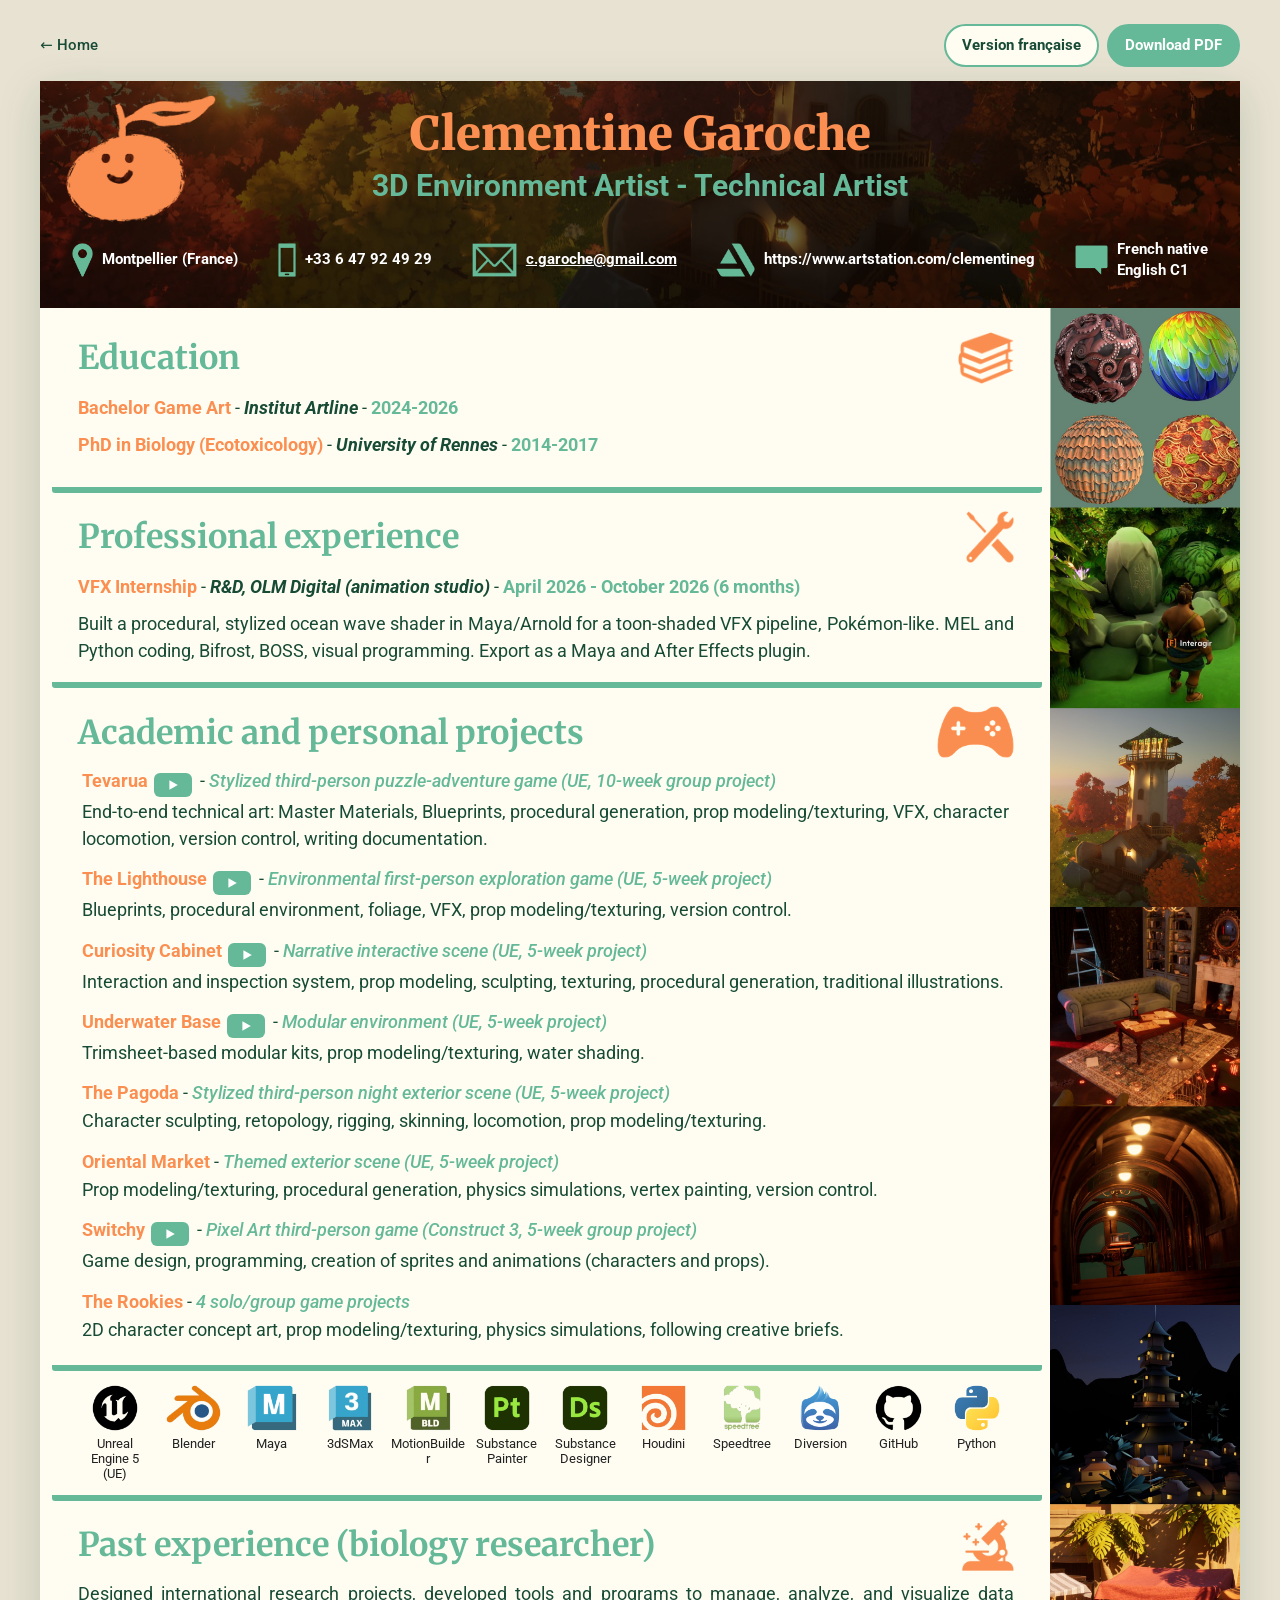
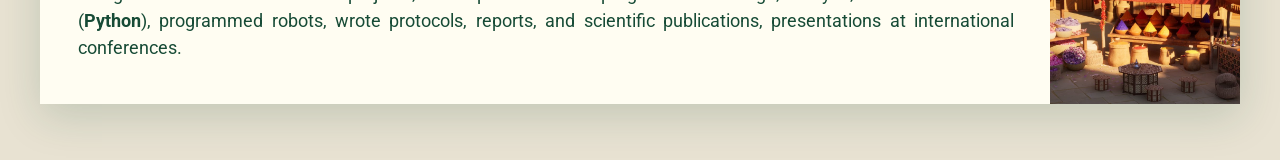
==== en.html @ bf655f98 "update" ====
<!DOCTYPE html>
<html lang="en">
<head>
  <meta charset="UTF-8">
  <meta name="viewport" content="width=device-width, initial-scale=1">
  <title>Clementine Garoche - Resume</title>
  <meta name="description" content="Resume of Clementine Garoche, 3D Environment Artist - Technical Artist, Montpellier (France).">
  <link rel="icon" href="assets/mascot.png">
  <link rel="preconnect" href="https://fonts.googleapis.com">
  <link rel="preconnect" href="https://fonts.gstatic.com" crossorigin>
  <link href="https://fonts.googleapis.com/css2?family=Merriweather:wght@700;900&family=Roboto:ital,wght@0,400;0,500;0,700;1,500;1,700&display=swap" rel="stylesheet">
  <link rel="stylesheet" href="style.css">
</head>
<body>

  <nav class="topbar">
    <a class="home" href="index.html">← Home</a>
    <div class="actions">
      <a class="btn" href="fr.html" hreflang="fr">Version française</a>
      <a class="btn primary" href="CV_Garoche_Clementine_en.pdf" download>Download PDF</a>
    </div>
  </nav>

  <div class="page">
  <header class="cv-header">
      <img class="mascot" src="assets/mascot.png" alt="" width="150" height="128">
      <div class="titles">
        <h1>Clementine Garoche</h1>
        <p class="role">3D Environment Artist - Technical Artist</p>
      </div>
      <ul class="contact">
        <li><img src="assets/ic_pin.png" alt="">Montpellier (France)</li>
        <li><img src="assets/ic_phone.png" alt=""><a href="tel:+33647924929">+33 6 47 92 49 29</a></li>
        <li class="mail"><img src="assets/ic_mail.png" alt=""><a href="mailto:c.garoche@gmail.com">c.garoche@gmail.com</a></li>
        <li><a href="https://www.artstation.com/clementineg" target="_blank" rel="noopener"><img src="assets/ic_artstation.png" alt="ArtStation"></a><a href="https://www.artstation.com/clementineg" target="_blank" rel="noopener">https://www.artstation.com/clementineg</a></li>
        <li class="langs"><img src="assets/ic_lang.png" alt=""><span>French native<br>English C1</span></li>
      </ul>
    </header>

    <div class="cv-body">
      <main class="cv-main">
        <section class="block">
          <div class="block-head"><h2>Education</h2><img src="assets/sec_formation.png" alt=""></div>
        <p class="line"><span class="o">Bachelor Game Art</span> <span class="sep">-</span> <span class="d">Institut Artline</span> <span class="sep">-</span> <span class="t">2024-2026</span></p>
        <p class="line"><span class="o">PhD in Biology (Ecotoxicology)</span> <span class="sep">-</span> <span class="d">University of Rennes</span> <span class="sep">-</span> <span class="t">2014-2017</span></p>
        </section>

        <section class="block">
          <div class="block-head"><h2>Professional experience</h2><img src="assets/sec_experience.png" alt=""></div>
          <p class="line"><span class="o">VFX Internship</span> <span class="sep">-</span> <span class="d">R&amp;D, OLM Digital (animation studio)</span> <span class="sep">-</span> <span class="t">April 2026 - October 2026 (6 months)</span></p>
          <p class="text">Built a procedural, stylized ocean wave shader in Maya/Arnold for a toon-shaded VFX pipeline, Pokémon-like. MEL and Python coding, Bifrost, BOSS, visual programming. Export as a Maya and After Effects plugin.</p>
        </section>

        <section class="block">
          <div class="block-head"><h2>Academic and personal projects</h2><img src="assets/sec_projets.png" alt=""></div>
        <article class="project">
          <p class="head"><span class="o">Tevarua</span><a class="yt" href="https://youtu.be/8zTURTOZx3E?si=M441N0bFcL-KpsnF" target="_blank" rel="noopener" title="Watch the video : Tevarua" aria-label="Watch the video : Tevarua"><svg viewBox="0 0 10 10" aria-hidden="true"><path d="M2 1 L9 5 L2 9 Z"/></svg></a> <span class="sep">-</span> <span class="sub">Stylized third-person puzzle-adventure game (UE, 10-week group project)</span></p>
          <p>End-to-end technical art: Master Materials, Blueprints, procedural generation, prop modeling/texturing, VFX, character locomotion, version control, writing documentation.</p>
        </article>
        <article class="project">
          <p class="head"><span class="o">The Lighthouse</span><a class="yt" href="https://youtu.be/GFaOy1jlOPs" target="_blank" rel="noopener" title="Watch the video : The Lighthouse" aria-label="Watch the video : The Lighthouse"><svg viewBox="0 0 10 10" aria-hidden="true"><path d="M2 1 L9 5 L2 9 Z"/></svg></a> <span class="sep">-</span> <span class="sub">Environmental first-person exploration game (UE, 5-week project)</span></p>
          <p>Blueprints, procedural environment, foliage, VFX, prop modeling/texturing, version control.</p>
        </article>
        <article class="project">
          <p class="head"><span class="o">Curiosity Cabinet</span><a class="yt" href="https://youtu.be/Iv_bi0YykhI" target="_blank" rel="noopener" title="Watch the video : Curiosity Cabinet" aria-label="Watch the video : Curiosity Cabinet"><svg viewBox="0 0 10 10" aria-hidden="true"><path d="M2 1 L9 5 L2 9 Z"/></svg></a> <span class="sep">-</span> <span class="sub">Narrative interactive scene (UE, 5-week project)</span></p>
          <p>Interaction and inspection system, prop modeling, sculpting, texturing, procedural generation, traditional illustrations.</p>
        </article>
        <article class="project">
          <p class="head"><span class="o">Underwater Base</span><a class="yt" href="https://youtu.be/14rJKQ5JeNk" target="_blank" rel="noopener" title="Watch the video : Underwater Base" aria-label="Watch the video : Underwater Base"><svg viewBox="0 0 10 10" aria-hidden="true"><path d="M2 1 L9 5 L2 9 Z"/></svg></a> <span class="sep">-</span> <span class="sub">Modular environment (UE, 5-week project)</span></p>
          <p>Trimsheet-based modular kits, prop modeling/texturing, water shading.</p>
        </article>
        <article class="project">
          <p class="head"><span class="o">The Pagoda</span> <span class="sep">-</span> <span class="sub">Stylized third-person night exterior scene (UE, 5-week project)</span></p>
          <p>Character sculpting, retopology, rigging, skinning, locomotion, prop modeling/texturing.</p>
        </article>
        <article class="project">
          <p class="head"><span class="o">Oriental Market</span> <span class="sep">-</span> <span class="sub">Themed exterior scene (UE, 5-week project)</span></p>
          <p>Prop modeling/texturing, procedural generation, physics simulations, vertex painting, version control.</p>
        </article>
        <article class="project">
          <p class="head"><span class="o">Switchy</span><a class="yt" href="https://youtu.be/M51vszf4RGs" target="_blank" rel="noopener" title="Watch the video : Switchy" aria-label="Watch the video : Switchy"><svg viewBox="0 0 10 10" aria-hidden="true"><path d="M2 1 L9 5 L2 9 Z"/></svg></a> <span class="sep">-</span> <span class="sub">Pixel Art third-person game (Construct 3, 5-week group project)</span></p>
          <p>Game design, programming, creation of sprites and animations (characters and props).</p>
        </article>
        <article class="project">
          <p class="head"><span class="o">The Rookies</span> <span class="sep">-</span> <span class="sub">4 solo/group game projects</span></p>
          <p>2D character concept art, prop modeling/texturing, physics simulations, following creative briefs.</p>
        </article>
        </section>

        <section class="block tools">
          <ul class="software">
          <li><img src="assets/soft_unreal.png" alt="">Unreal<br>Engine 5 (UE)</li>
          <li><img src="assets/soft_blender.png" alt="">Blender</li>
          <li><img src="assets/soft_maya.png" alt="">Maya</li>
          <li><img src="assets/soft_3dsmax.png" alt="">3dSMax</li>
          <li><img src="assets/soft_motionbuilder.png" alt="">MotionBuilder</li>
          <li><img src="assets/soft_painter.png" alt="">Substance<br>Painter</li>
          <li><img src="assets/soft_designer.png" alt="">Substance<br>Designer</li>
          <li><img src="assets/soft_houdini.png" alt="">Houdini</li>
          <li><img src="assets/soft_speedtree.png" alt="">Speedtree</li>
          <li><img src="assets/soft_diversion.png" alt="">Diversion</li>
          <li><img src="assets/soft_github.png" alt="">GitHub</li>
          <li><img src="assets/soft_python.png" alt="">Python</li>
          </ul>
        </section>

        <section class="block">
          <div class="block-head"><h2>Past experience (biology researcher)</h2><img src="assets/sec_biologie.png" alt=""></div>
          <p class="text">Designed international research projects, developed tools and programs to manage, analyze, and visualize data (<strong>Python</strong>), programmed robots, wrote protocols, reports, and scientific publications, presentations at international conferences.</p>
        </section>
      </main>

      <aside class="side">
        <div class="strip">
          <img src="assets/side_materials.jpg" alt="Materials" loading="lazy">
          <img src="assets/side_tevarua.jpg" alt="Tevarua" loading="lazy">
          <img src="assets/side_lighthouse.jpg" alt="The Lighthouse" loading="lazy">
          <img src="assets/side_curiosity.jpg" alt="Curiosity Cabinet" loading="lazy">
          <img src="assets/side_underwater.jpg" alt="Underwater Base" loading="lazy">
          <img src="assets/side_pagoda.jpg" alt="The Pagoda" loading="lazy">
          <img src="assets/side_market.jpg" alt="Oriental Market" loading="lazy">
        </div>
      </aside>
    </div>
  </div>

</body>
</html>
---- style.css ----
/* CV Clementine Garoche - style commun (reprend la charte du PDF) */
:root {
  --orange: #fa8f51;
  --teal: #65b998;
  --green: #174b36;
  --cream: #fffdf2;
  --outer: #e8e2d2;
  --line: 6px;
}

* { box-sizing: border-box; margin: 0; padding: 0; }

html { -webkit-print-color-adjust: exact; print-color-adjust: exact; }

body {
  font-family: "Roboto", system-ui, -apple-system, "Segoe UI", sans-serif;
  background: var(--outer);
  color: var(--green);
  line-height: 1.5;
  font-size: 17px;
  padding: 24px 16px 56px;
}

a { color: inherit; }

/* ---------- Barre du haut ---------- */
.topbar {
  max-width: 1200px;
  margin: 0 auto 14px;
  display: flex;
  justify-content: space-between;
  align-items: center;
  gap: 10px;
  flex-wrap: wrap;
  font-size: 15px;
  font-weight: 500;
}
.topbar .home { color: var(--green); text-decoration: none; }
.topbar .home:hover { color: var(--orange); }
.topbar .actions { display: flex; gap: 8px; flex-wrap: wrap; }
.btn {
  display: inline-block;
  padding: 8px 16px;
  border-radius: 999px;
  border: 2px solid var(--teal);
  background: var(--cream);
  color: var(--green);
  text-decoration: none;
  font-weight: 700;
}
.btn:hover { border-color: var(--orange); }
.btn.primary { background: var(--teal); color: #fff; }
.btn.primary:hover { background: var(--orange); border-color: var(--orange); }

/* ---------- Page ---------- */
.page {
  max-width: 1200px;
  margin: 0 auto;
  background: var(--cream);
  box-shadow: 0 12px 40px rgba(23, 75, 54, .18);
  overflow: hidden;
}

/* ---------- En-tete ---------- */
.cv-header {
  position: relative;
  background:
    linear-gradient(rgba(0, 0, 0, .6), rgba(0, 0, 0, .6)),
    url("assets/header_bg.jpg") center / cover no-repeat;
  color: #fff;
  padding: 26px 32px 28px;
}
.cv-header .mascot {
  position: absolute;
  left: 26px;
  top: 14px;
  width: 150px;
  height: auto;
}
.cv-header .titles { text-align: center; padding: 0 150px; }
.cv-header h1 {
  font-family: "Merriweather", Georgia, serif;
  font-weight: 900;
  color: var(--orange);
  font-size: 2.9rem;
  line-height: 1.15;
}
.cv-header .role {
  color: var(--teal);
  font-weight: 700;
  font-size: 1.9rem;
  line-height: 1.3;
  margin-top: 6px;
}
.contact {
  list-style: none;
  display: flex;
  flex-wrap: wrap;
  align-items: center;
  gap: 12px 22px;
  margin-top: 34px;
  font-weight: 700;
  font-size: 15.5px;
}
.contact li { display: flex; align-items: center; gap: 9px; }
.contact img { height: 34px; width: auto; display: block; }
.contact a { color: #fff; text-decoration: none; }
.contact a:hover { color: var(--orange); }
.contact .mail a { text-decoration: underline; }
.contact .langs { margin-left: auto; line-height: 1.35; }
.contact .langs img { height: 30px; }

/* ---------- Corps : contenu + colonne d'images ---------- */
.cv-body {
  display: grid;
  grid-template-columns: minmax(0, 1fr) 190px;
}
.cv-main { padding: 6px 0 24px; }

.side { position: relative; overflow: hidden; }
.side .strip {
  position: absolute;
  inset: 0;
  display: flex;
  flex-direction: column;
}
.side img {
  flex: 1 1 0;
  min-height: 0;
  width: 100%;
  object-fit: cover;
  display: block;
}

/* ---------- Sections ---------- */
.block {
  padding: 18px 28px 18px 26px;
  border-bottom: var(--line) solid var(--teal);
  border-radius: 0 0 3px 3px;
  margin: 0 8px 0 12px;
}
.block:last-child { border-bottom: 0; }
.block-head {
  display: flex;
  justify-content: space-between;
  align-items: center;
  gap: 16px;
  margin-bottom: 10px;
}
.block h2 {
  font-family: "Merriweather", Georgia, serif;
  font-weight: 700;
  color: var(--teal);
  font-size: 2.05rem;
  line-height: 1.2;
}
.block-head img { height: 52px; width: auto; flex: none; }

.o { color: var(--orange); font-weight: 700; }
.t { color: var(--teal); font-weight: 700; }
.d { color: var(--green); font-weight: 700; font-style: italic; }
.sep { color: var(--green); }

.line { font-size: 1.15rem; margin: 6px 0 10px; }
.text { font-size: 1.12rem; text-align: justify; }

/* Projets */
.project { margin: 0 0 14px 4px; }
.project:last-child { margin-bottom: 4px; }
.project .head { font-size: 1.12rem; line-height: 1.45; }
.project .sub { color: var(--teal); font-style: italic; font-weight: 500; }
.project p { font-size: 1.1rem; margin-top: 2px; }

.yt {
  display: inline-flex;
  align-items: center;
  justify-content: center;
  width: 38px;
  height: 24px;
  border-radius: 6px;
  background: var(--teal);
  vertical-align: -4px;
  margin: 0 4px 0 6px;
  transition: background .15s, transform .15s;
}
.yt:hover { background: var(--orange); transform: scale(1.08); }
.yt svg { width: 12px; height: 12px; fill: #fff; }

/* Logiciels */
.software {
  list-style: none;
  display: grid;
  grid-template-columns: repeat(12, minmax(0, 1fr));
  gap: 10px 4px;
  text-align: center;
  font-size: 13px;
  line-height: 1.2;
  color: #222;
}
.software img { height: 46px; width: auto; display: block; margin: 0 auto 5px; }
.block.tools { padding-top: 14px; padding-bottom: 14px; }

/* ---------- Page d'accueil ---------- */
.landing .cv-header { padding: 40px 32px 46px; text-align: center; }
.landing .cv-header .mascot { position: static; width: 140px; margin: 0 auto 6px; display: block; }
.landing .cv-header .titles { padding: 0; }
.landing .choices {
  display: grid;
  grid-template-columns: 1fr 1fr;
  gap: 18px;
  padding: 36px 40px 18px;
  max-width: 720px;
  margin: 0 auto;
}
.landing .choice {
  display: block;
  text-decoration: none;
  border: var(--line) solid var(--teal);
  border-radius: 14px;
  padding: 24px 12px;
  text-align: center;
  transition: border-color .15s, transform .15s;
}
.landing .choice:hover { border-color: var(--orange); transform: translateY(-3px); }
.landing .choice strong {
  display: block;
  font-family: "Merriweather", Georgia, serif;
  color: var(--teal);
  font-size: 1.6rem;
}
.landing .choice span { color: var(--orange); font-weight: 700; }
.landing .extra { text-align: center; padding: 6px 20px 34px; font-weight: 500; }
.landing .extra a { color: var(--green); }
.landing .extra a:hover { color: var(--orange); }
.landing .gallery { display: grid; grid-template-columns: repeat(7, 1fr); }
.landing .gallery img { width: 100%; aspect-ratio: 1; object-fit: cover; display: block; }

@media (min-width: 1101px) {
  .contact { flex-wrap: nowrap; gap: 12px 16px; font-size: 15px; justify-content: space-between; }
  .contact li { white-space: nowrap; }
  .contact .langs { margin-left: 0; }
}
.software li { overflow-wrap: anywhere; font-size: 12.5px; }

/* ---------- Ecrans moyens ---------- */
@media (max-width: 1080px) {
  .software { grid-template-columns: repeat(6, minmax(0, 1fr)); }
  .contact .langs { margin-left: 0; }
}

/* ---------- Mobile ---------- */
@media (max-width: 800px) {
  body { padding: 12px 0 32px; font-size: 16px; }
  .topbar { padding: 0 16px; }
  .cv-header { padding: 20px 16px 22px; }
  .cv-header .mascot { position: static; display: block; width: 96px; margin: 0 auto 4px; }
  .cv-header .titles { padding: 0; }
  .cv-header h1 { font-size: 2rem; }
  .cv-header .role { font-size: 1.2rem; }
  .contact { margin-top: 20px; gap: 10px 16px; font-size: 14px; }
  .contact img { height: 26px; }
  .contact li { word-break: break-word; }
  .cv-body { grid-template-columns: 1fr; }
  .side { order: 2; }
  .side .strip { position: static; display: grid; grid-template-columns: repeat(3, 1fr); }
  .side img { aspect-ratio: 1; height: auto; }
  .side img:first-child { grid-column: 1 / -1; aspect-ratio: 3 / 1; }
  .block { padding: 14px 16px; margin: 0 8px; }
  .block h2 { font-size: 1.45rem; }
  .block-head img { height: 38px; }
  .line, .text, .project .head, .project p { font-size: 1rem; }
  .text { text-align: left; }
  .software { grid-template-columns: repeat(4, minmax(0, 1fr)); font-size: 12px; }
  .software img { height: 40px; }
  .landing .choices { grid-template-columns: 1fr; padding: 24px 16px 10px; }
  .landing .gallery { grid-template-columns: repeat(4, 1fr); }
}

/* ---------- Impression ---------- */
@media print {
  body { background: #fff; padding: 0; font-size: 12px; }
  .topbar { display: none; }
  .page { box-shadow: none; max-width: none; }
  .project, .block-head { break-inside: avoid; }
}
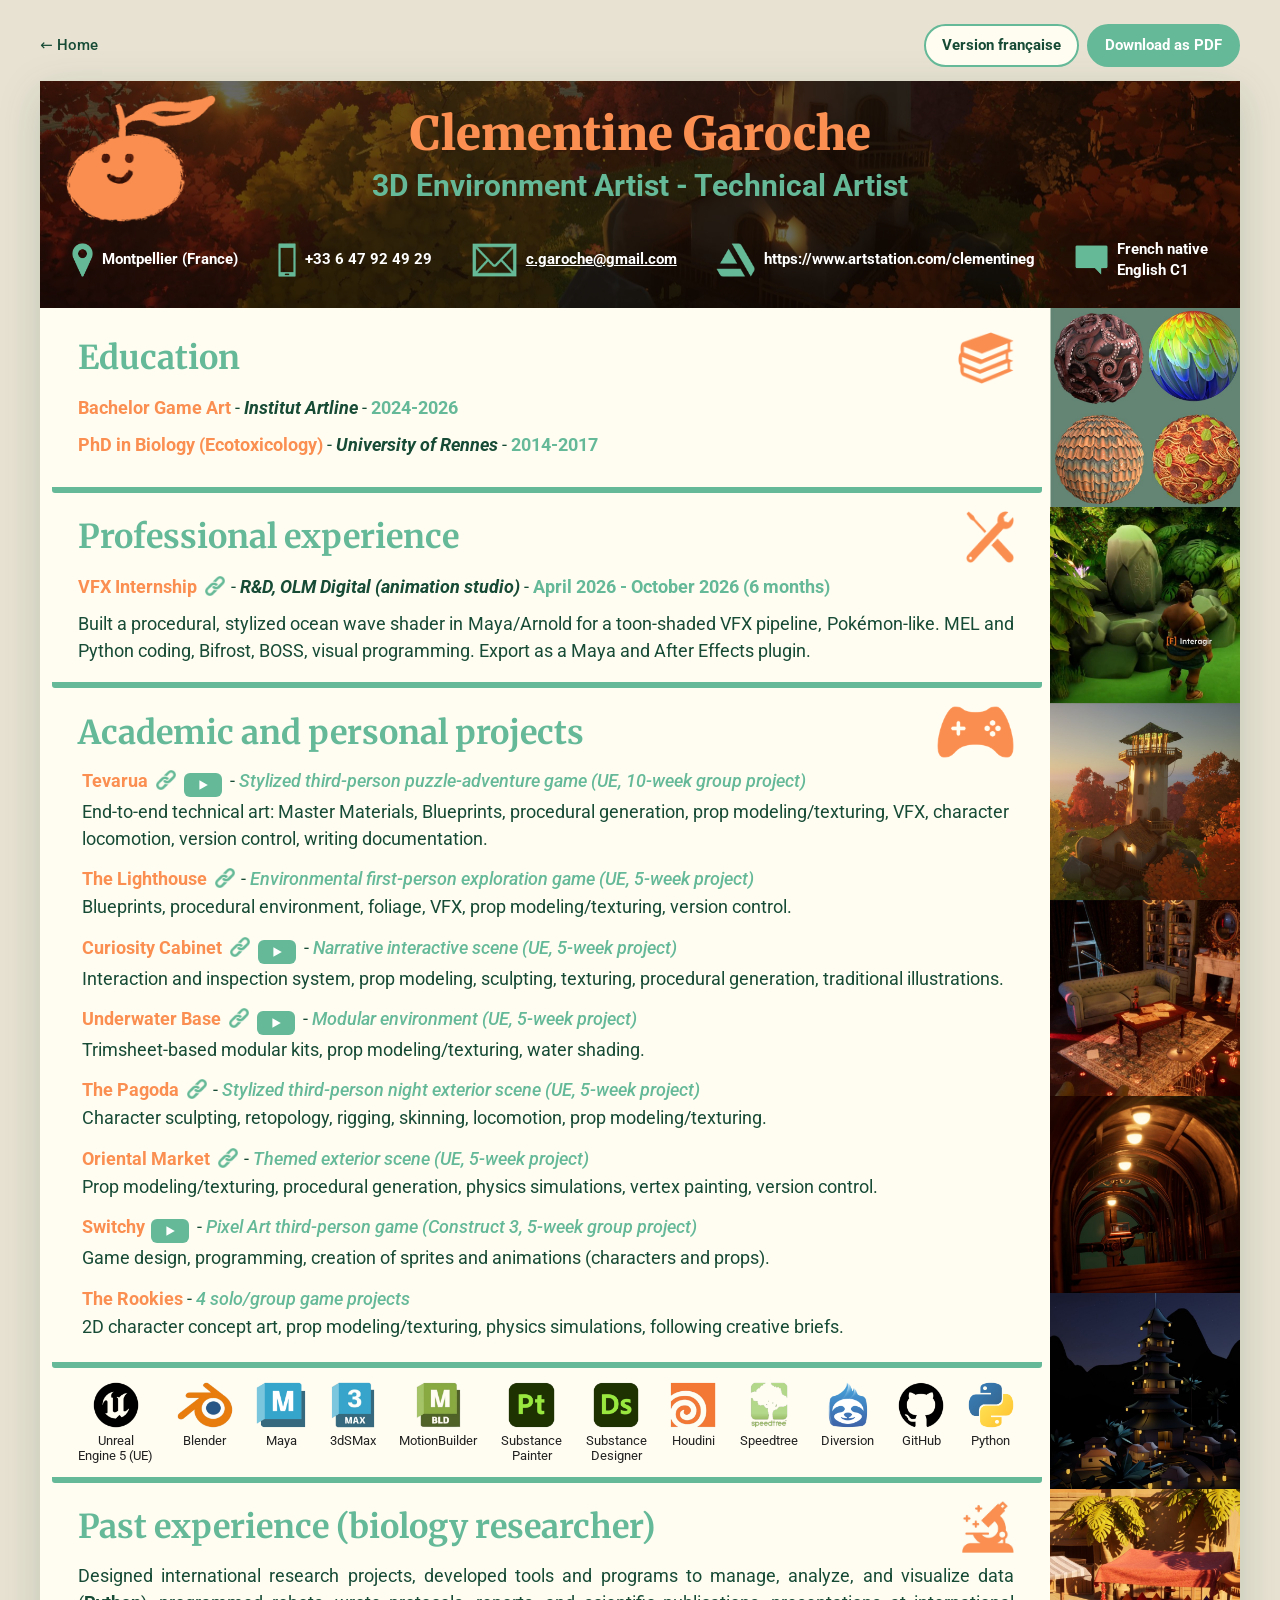
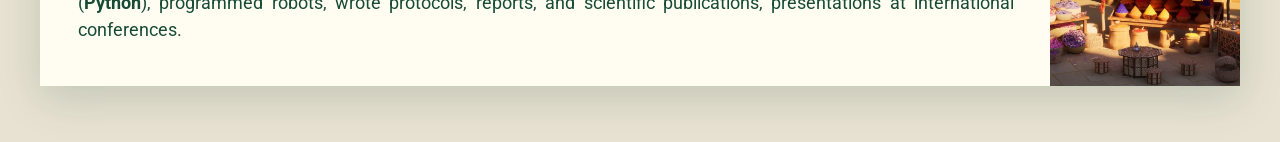
==== commit 0b394201: "update" ====
--- a/en.html
+++ b/en.html
@@ -17,7 +17,7 @@
     <a class="home" href="index.html">← Home</a>
     <div class="actions">
       <a class="btn" href="fr.html" hreflang="fr">Version française</a>
-      <a class="btn primary" href="CV_Garoche_Clementine_en.pdf" download>Download PDF</a>
+      <button class="btn primary" type="button" id="pdf-btn">Download as PDF</button>
     </div>
   </nav>
 
@@ -47,34 +47,34 @@
 
         <section class="block">
           <div class="block-head"><h2>Professional experience</h2><img src="assets/sec_experience.png" alt=""></div>
-          <p class="line"><span class="o">VFX Internship</span> <span class="sep">-</span> <span class="d">R&amp;D, OLM Digital (animation studio)</span> <span class="sep">-</span> <span class="t">April 2026 - October 2026 (6 months)</span></p>
+          <p class="line"><span class="o">VFX Internship</span><a class="lk" href="https://luminou.github.io/Shoreline_Shader/portfolio.html" target="_blank" rel="noopener" title="View the portfolio" aria-label="View the portfolio"><img src="assets/ic_link.png" alt=""></a> <span class="sep">-</span> <span class="d">R&amp;D, OLM Digital (animation studio)</span> <span class="sep">-</span> <span class="t">April 2026 - October 2026 (6 months)</span></p>
           <p class="text">Built a procedural, stylized ocean wave shader in Maya/Arnold for a toon-shaded VFX pipeline, Pokémon-like. MEL and Python coding, Bifrost, BOSS, visual programming. Export as a Maya and After Effects plugin.</p>
         </section>
 
         <section class="block">
           <div class="block-head"><h2>Academic and personal projects</h2><img src="assets/sec_projets.png" alt=""></div>
         <article class="project">
-          <p class="head"><span class="o">Tevarua</span><a class="yt" href="https://youtu.be/8zTURTOZx3E?si=M441N0bFcL-KpsnF" target="_blank" rel="noopener" title="Watch the video : Tevarua" aria-label="Watch the video : Tevarua"><svg viewBox="0 0 10 10" aria-hidden="true"><path d="M2 1 L9 5 L2 9 Z"/></svg></a> <span class="sep">-</span> <span class="sub">Stylized third-person puzzle-adventure game (UE, 10-week group project)</span></p>
+          <p class="head"><span class="o">Tevarua</span><a class="lk" href="https://www.artstation.com/artwork/P4aWA3" target="_blank" rel="noopener" title="View on ArtStation : Tevarua" aria-label="View on ArtStation : Tevarua"><img src="assets/ic_link.png" alt=""></a><a class="yt" href="https://youtu.be/8zTURTOZx3E?si=M441N0bFcL-KpsnF" target="_blank" rel="noopener" title="Watch the video : Tevarua" aria-label="Watch the video : Tevarua"><svg viewBox="0 0 10 10" aria-hidden="true"><path d="M2 1 L9 5 L2 9 Z"/></svg></a> <span class="sep">-</span> <span class="sub">Stylized third-person puzzle-adventure game (UE, 10-week group project)</span></p>
           <p>End-to-end technical art: Master Materials, Blueprints, procedural generation, prop modeling/texturing, VFX, character locomotion, version control, writing documentation.</p>
         </article>
         <article class="project">
-          <p class="head"><span class="o">The Lighthouse</span><a class="yt" href="https://youtu.be/GFaOy1jlOPs" target="_blank" rel="noopener" title="Watch the video : The Lighthouse" aria-label="Watch the video : The Lighthouse"><svg viewBox="0 0 10 10" aria-hidden="true"><path d="M2 1 L9 5 L2 9 Z"/></svg></a> <span class="sep">-</span> <span class="sub">Environmental first-person exploration game (UE, 5-week project)</span></p>
+          <p class="head"><span class="o">The Lighthouse</span><a class="lk" href="https://www.artstation.com/artwork/wr1ZQ6" target="_blank" rel="noopener" title="View on ArtStation : The Lighthouse" aria-label="View on ArtStation : The Lighthouse"><img src="assets/ic_link.png" alt=""></a> <span class="sep">-</span> <span class="sub">Environmental first-person exploration game (UE, 5-week project)</span></p>
           <p>Blueprints, procedural environment, foliage, VFX, prop modeling/texturing, version control.</p>
         </article>
         <article class="project">
-          <p class="head"><span class="o">Curiosity Cabinet</span><a class="yt" href="https://youtu.be/Iv_bi0YykhI" target="_blank" rel="noopener" title="Watch the video : Curiosity Cabinet" aria-label="Watch the video : Curiosity Cabinet"><svg viewBox="0 0 10 10" aria-hidden="true"><path d="M2 1 L9 5 L2 9 Z"/></svg></a> <span class="sep">-</span> <span class="sub">Narrative interactive scene (UE, 5-week project)</span></p>
+          <p class="head"><span class="o">Curiosity Cabinet</span><a class="lk" href="https://www.artstation.com/artwork/nJxNN4" target="_blank" rel="noopener" title="View on ArtStation : Curiosity Cabinet" aria-label="View on ArtStation : Curiosity Cabinet"><img src="assets/ic_link.png" alt=""></a><a class="yt" href="https://youtu.be/Iv_bi0YykhI" target="_blank" rel="noopener" title="Watch the video : Curiosity Cabinet" aria-label="Watch the video : Curiosity Cabinet"><svg viewBox="0 0 10 10" aria-hidden="true"><path d="M2 1 L9 5 L2 9 Z"/></svg></a> <span class="sep">-</span> <span class="sub">Narrative interactive scene (UE, 5-week project)</span></p>
           <p>Interaction and inspection system, prop modeling, sculpting, texturing, procedural generation, traditional illustrations.</p>
         </article>
         <article class="project">
-          <p class="head"><span class="o">Underwater Base</span><a class="yt" href="https://youtu.be/14rJKQ5JeNk" target="_blank" rel="noopener" title="Watch the video : Underwater Base" aria-label="Watch the video : Underwater Base"><svg viewBox="0 0 10 10" aria-hidden="true"><path d="M2 1 L9 5 L2 9 Z"/></svg></a> <span class="sep">-</span> <span class="sub">Modular environment (UE, 5-week project)</span></p>
+          <p class="head"><span class="o">Underwater Base</span><a class="lk" href="https://www.artstation.com/artwork/nJrwLE" target="_blank" rel="noopener" title="View on ArtStation : Underwater Base" aria-label="View on ArtStation : Underwater Base"><img src="assets/ic_link.png" alt=""></a><a class="yt" href="https://youtu.be/a2vJxgJDcw0" target="_blank" rel="noopener" title="Watch the video : Underwater Base" aria-label="Watch the video : Underwater Base"><svg viewBox="0 0 10 10" aria-hidden="true"><path d="M2 1 L9 5 L2 9 Z"/></svg></a> <span class="sep">-</span> <span class="sub">Modular environment (UE, 5-week project)</span></p>
           <p>Trimsheet-based modular kits, prop modeling/texturing, water shading.</p>
         </article>
         <article class="project">
-          <p class="head"><span class="o">The Pagoda</span> <span class="sep">-</span> <span class="sub">Stylized third-person night exterior scene (UE, 5-week project)</span></p>
+          <p class="head"><span class="o">The Pagoda</span><a class="lk" href="https://www.artstation.com/artwork/EzyKR4" target="_blank" rel="noopener" title="View on ArtStation : The Pagoda" aria-label="View on ArtStation : The Pagoda"><img src="assets/ic_link.png" alt=""></a> <span class="sep">-</span> <span class="sub">Stylized third-person night exterior scene (UE, 5-week project)</span></p>
           <p>Character sculpting, retopology, rigging, skinning, locomotion, prop modeling/texturing.</p>
         </article>
         <article class="project">
-          <p class="head"><span class="o">Oriental Market</span> <span class="sep">-</span> <span class="sub">Themed exterior scene (UE, 5-week project)</span></p>
+          <p class="head"><span class="o">Oriental Market</span><a class="lk" href="https://www.artstation.com/artwork/4NBey4" target="_blank" rel="noopener" title="View on ArtStation : Oriental Market" aria-label="View on ArtStation : Oriental Market"><img src="assets/ic_link.png" alt=""></a> <span class="sep">-</span> <span class="sub">Themed exterior scene (UE, 5-week project)</span></p>
           <p>Prop modeling/texturing, procedural generation, physics simulations, vertex painting, version control.</p>
         </article>
         <article class="project">
@@ -124,5 +124,32 @@
     </div>
   </div>
 
+  <script>
+    // "Telecharger en PDF" : ouvre l'impression du navigateur sur cette page HTML
+    // (choisir "Enregistrer au format PDF"). La page est mise a l'echelle pour tenir sur une feuille A4.
+    (function () {
+      var page = document.querySelector(".page");
+      var A4W = 794, A4H = 1123;
+      function fit() {
+        page.style.zoom = "";
+        document.documentElement.classList.add("printing");
+        var z = Math.min(A4W / page.offsetWidth, A4H / page.offsetHeight) * 0.95;
+        page.style.zoom = z;
+      }
+      function unfit() {
+        page.style.zoom = "";
+        document.documentElement.classList.remove("printing");
+      }
+      window.addEventListener("beforeprint", fit);
+      window.addEventListener("afterprint", unfit);
+      document.getElementById("pdf-btn").addEventListener("click", function () {
+        var t = document.title;
+        document.title = "CV_Garoche_Clementine_en";
+        window.print();
+        setTimeout(function () { document.title = t; }, 1000);
+      });
+    })();
+  </script>
+
 </body>
 </html>
--- a/style.css
+++ b/style.css
@@ -124,6 +124,7 @@
   display: flex;
   flex-direction: column;
 }
+.side img:first-child { flex: 0 0 auto; height: auto; aspect-ratio: 720 / 754; }
 .side img {
   flex: 1 1 0;
   min-height: 0;
@@ -186,12 +187,19 @@
 .yt:hover { background: var(--orange); transform: scale(1.08); }
 .yt svg { width: 12px; height: 12px; fill: #fff; }
 
+.lk { display: inline-block; margin: 0 2px 0 8px; vertical-align: -3px; transition: transform .15s; }
+.lk img { height: 20px; width: auto; display: block; }
+.lk:hover { transform: scale(1.15); }
+.lk + .yt { margin-left: 6px; }
+button.btn { font: inherit; font-weight: 700; cursor: pointer; }
+
 /* Logiciels */
 .software {
   list-style: none;
-  display: grid;
-  grid-template-columns: repeat(12, minmax(0, 1fr));
-  gap: 10px 4px;
+  display: flex;
+  flex-wrap: wrap;
+  justify-content: space-between;
+  gap: 10px 6px;
   text-align: center;
   font-size: 13px;
   line-height: 1.2;
@@ -215,41 +223,45 @@
 .landing .choice {
   display: block;
   text-decoration: none;
-  border: var(--line) solid var(--teal);
+  border: 0;
   border-radius: 14px;
-  padding: 24px 12px;
+  padding: 26px 12px;
   text-align: center;
-  transition: border-color .15s, transform .15s;
-}
-.landing .choice:hover { border-color: var(--orange); transform: translateY(-3px); }
+  background: var(--teal);
+  transition: background-color .15s, transform .15s;
+}
+.landing .choice:hover, .landing .choice:focus-visible { background: var(--orange); transform: translateY(-3px); }
 .landing .choice strong {
   display: block;
   font-family: "Merriweather", Georgia, serif;
-  color: var(--teal);
+  color: #fff;
   font-size: 1.6rem;
 }
-.landing .choice span { color: var(--orange); font-weight: 700; }
+.landing .choice span { color: var(--green); font-weight: 700; }
+.landing .choice:hover strong, .landing .choice:focus-visible strong { color: var(--green); }
+.landing .choice:hover span, .landing .choice:focus-visible span { color: #fff; }
 .landing .extra { text-align: center; padding: 6px 20px 34px; font-weight: 500; }
 .landing .extra a { color: var(--green); }
 .landing .extra a:hover { color: var(--orange); }
 .landing .gallery { display: grid; grid-template-columns: repeat(7, 1fr); }
 .landing .gallery img { width: 100%; aspect-ratio: 1; object-fit: cover; display: block; }
 
-@media (min-width: 1101px) {
+@media print, (min-width: 1101px) {
   .contact { flex-wrap: nowrap; gap: 12px 16px; font-size: 15px; justify-content: space-between; }
   .contact li { white-space: nowrap; }
   .contact .langs { margin-left: 0; }
 }
-.software li { overflow-wrap: anywhere; font-size: 12.5px; }
+.software li { font-size: 12.5px; white-space: nowrap; flex: 0 0 auto; }
 
 /* ---------- Ecrans moyens ---------- */
-@media (max-width: 1080px) {
-  .software { grid-template-columns: repeat(6, minmax(0, 1fr)); }
+@media screen and (max-width: 1080px) {
+  .software { justify-content: center; gap: 12px 14px; }
+  .software li { width: 84px; white-space: normal; }
   .contact .langs { margin-left: 0; }
 }
 
 /* ---------- Mobile ---------- */
-@media (max-width: 800px) {
+@media screen and (max-width: 800px) {
   body { padding: 12px 0 32px; font-size: 16px; }
   .topbar { padding: 0 16px; }
   .cv-header { padding: 20px 16px 22px; }
@@ -262,24 +274,26 @@
   .contact li { word-break: break-word; }
   .cv-body { grid-template-columns: 1fr; }
   .side { order: 2; }
-  .side .strip { position: static; display: grid; grid-template-columns: repeat(3, 1fr); }
-  .side img { aspect-ratio: 1; height: auto; }
-  .side img:first-child { grid-column: 1 / -1; aspect-ratio: 3 / 1; }
+  .side .strip { position: static; display: grid; grid-template-columns: repeat(12, 1fr); }
+  .side img, .side img:first-child { aspect-ratio: 1; height: auto; grid-column: span 3; }
+  .side img:nth-child(n+5) { grid-column: span 4; }
   .block { padding: 14px 16px; margin: 0 8px; }
   .block h2 { font-size: 1.45rem; }
   .block-head img { height: 38px; }
   .line, .text, .project .head, .project p { font-size: 1rem; }
   .text { text-align: left; }
-  .software { grid-template-columns: repeat(4, minmax(0, 1fr)); font-size: 12px; }
+  .software li { width: 76px; font-size: 12px; }
   .software img { height: 40px; }
   .landing .choices { grid-template-columns: 1fr; padding: 24px 16px 10px; }
   .landing .gallery { grid-template-columns: repeat(4, 1fr); }
 }
 
 /* ---------- Impression ---------- */
+@page { size: A4; margin: 0; }
 @media print {
-  body { background: #fff; padding: 0; font-size: 12px; }
+  html, body { background: var(--cream); }
+  body { padding: 0; }
   .topbar { display: none; }
-  .page { box-shadow: none; max-width: none; }
-  .project, .block-head { break-inside: avoid; }
-}
+  .page { box-shadow: none; width: 1200px; max-width: none; margin: 0 auto; }
+  .yt:hover, .lk:hover { transform: none; }
+}
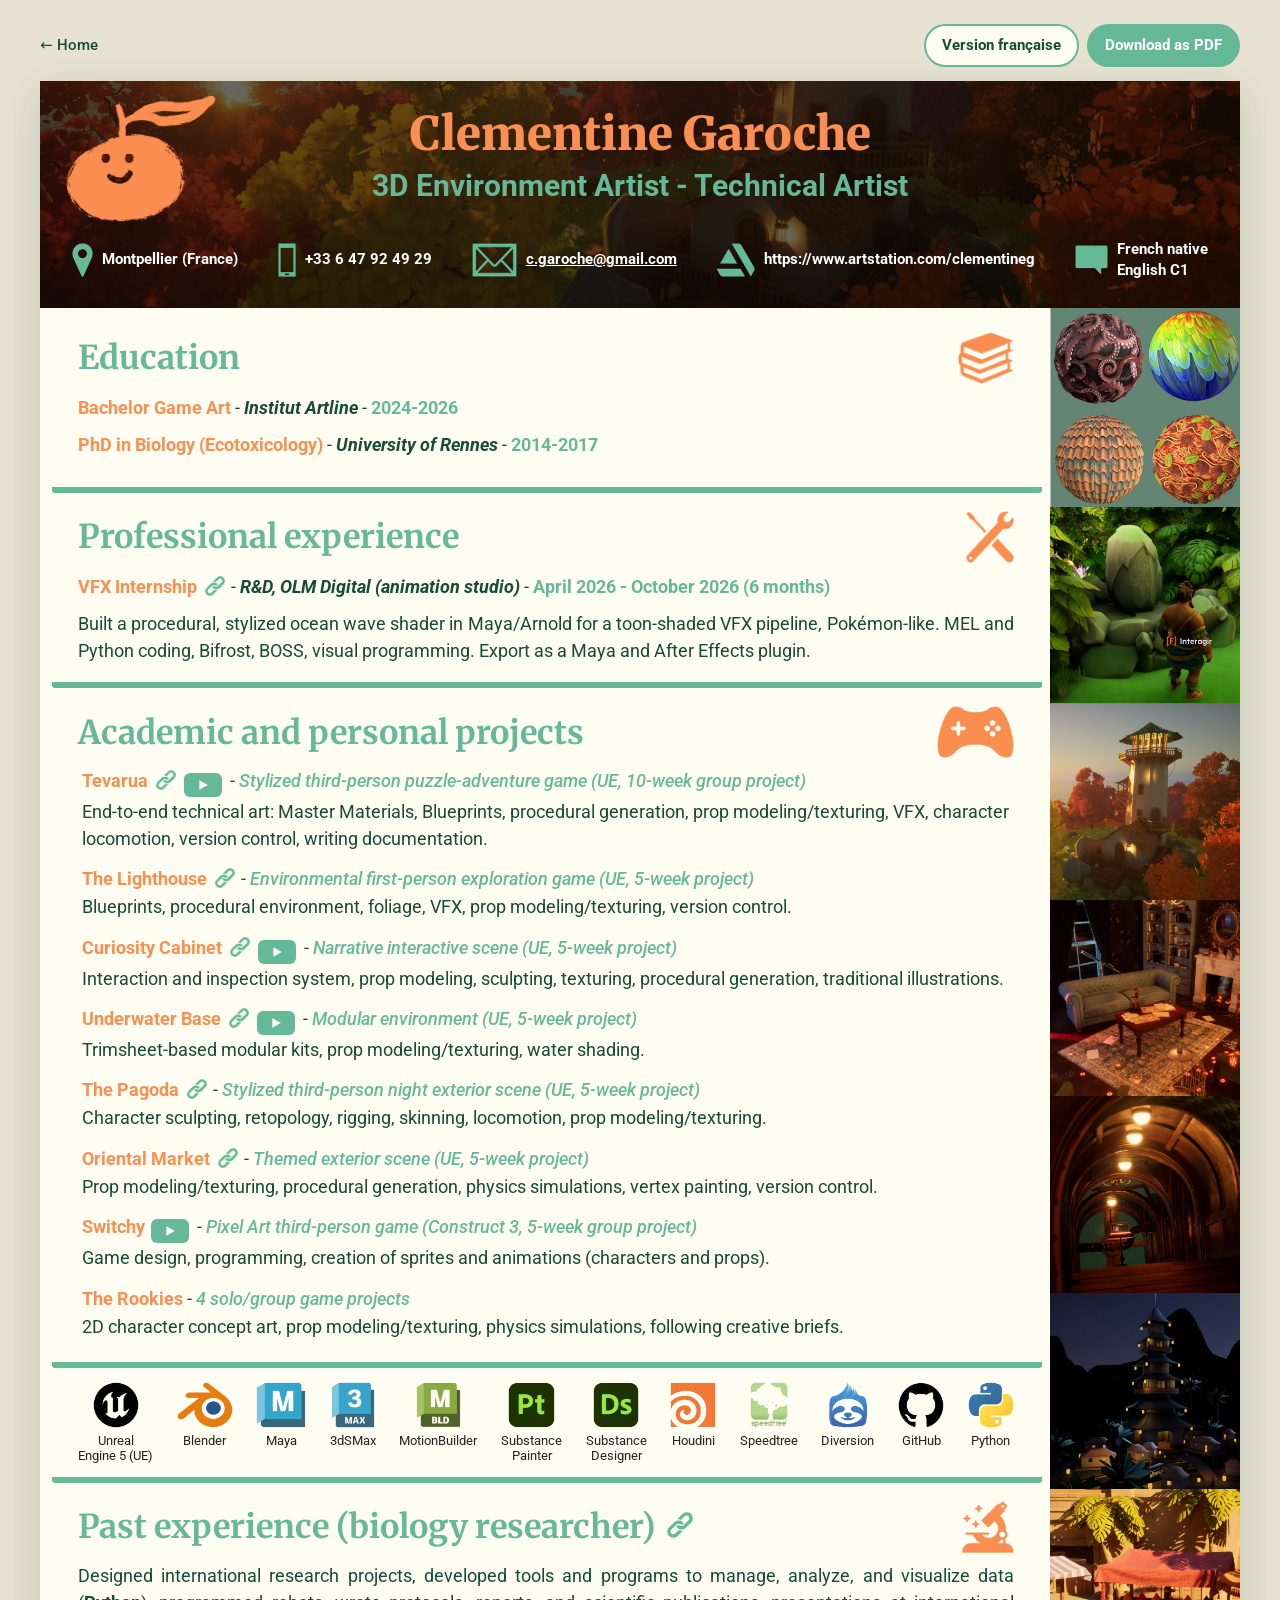
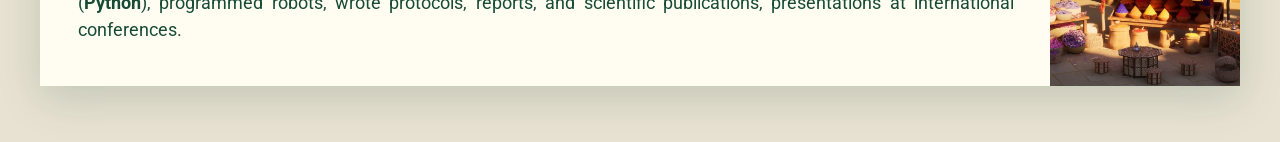
==== commit aa5e5c82: "added link to data tools" ====
--- a/en.html
+++ b/en.html
@@ -17,7 +17,7 @@
     <a class="home" href="index.html">← Home</a>
     <div class="actions">
       <a class="btn" href="fr.html" hreflang="fr">Version française</a>
-      <button class="btn primary" type="button" id="pdf-btn">Download as PDF</button>
+      <a class="btn primary" href="CV_Garoche_Clementine_en.pdf" download="CV_Garoche_Clementine_en.pdf">Download as PDF</a>
     </div>
   </nav>
 
@@ -105,7 +105,7 @@
         </section>
 
         <section class="block">
-          <div class="block-head"><h2>Past experience (biology researcher)</h2><img src="assets/sec_biologie.png" alt=""></div>
+          <div class="block-head"><h2>Past experience (biology researcher)<a class="lk" href="https://luminou.github.io/Data_Projects/" target="_blank" rel="noopener" title="View the data projects" aria-label="View the data projects"><img src="assets/ic_link.png" alt=""></a></h2><img src="assets/sec_biologie.png" alt=""></div>
           <p class="text">Designed international research projects, developed tools and programs to manage, analyze, and visualize data (<strong>Python</strong>), programmed robots, wrote protocols, reports, and scientific publications, presentations at international conferences.</p>
         </section>
       </main>
@@ -125,8 +125,8 @@
   </div>
 
   <script>
-    // "Telecharger en PDF" : ouvre l'impression du navigateur sur cette page HTML
-    // (choisir "Enregistrer au format PDF"). La page est mise a l'echelle pour tenir sur une feuille A4.
+    // Mise a l'echelle de la page pour qu'elle tienne sur une feuille A4 a l'impression.
+    // Sert aussi au script tools/make-pdf.cjs qui genere les PDF telechargeables.
     (function () {
       var page = document.querySelector(".page");
       var A4W = 794, A4H = 1123;
@@ -142,12 +142,6 @@
       }
       window.addEventListener("beforeprint", fit);
       window.addEventListener("afterprint", unfit);
-      document.getElementById("pdf-btn").addEventListener("click", function () {
-        var t = document.title;
-        document.title = "CV_Garoche_Clementine_en";
-        window.print();
-        setTimeout(function () { document.title = t; }, 1000);
-      });
     })();
   </script>
 
--- a/style.css
+++ b/style.css
@@ -191,6 +191,8 @@
 .lk img { height: 20px; width: auto; display: block; }
 .lk:hover { transform: scale(1.15); }
 .lk + .yt { margin-left: 6px; }
+.block h2 .lk { margin-left: 12px; vertical-align: 0; }
+.block h2 .lk img { height: 26px; }
 button.btn { font: inherit; font-weight: 700; cursor: pointer; }
 
 /* Logiciels */
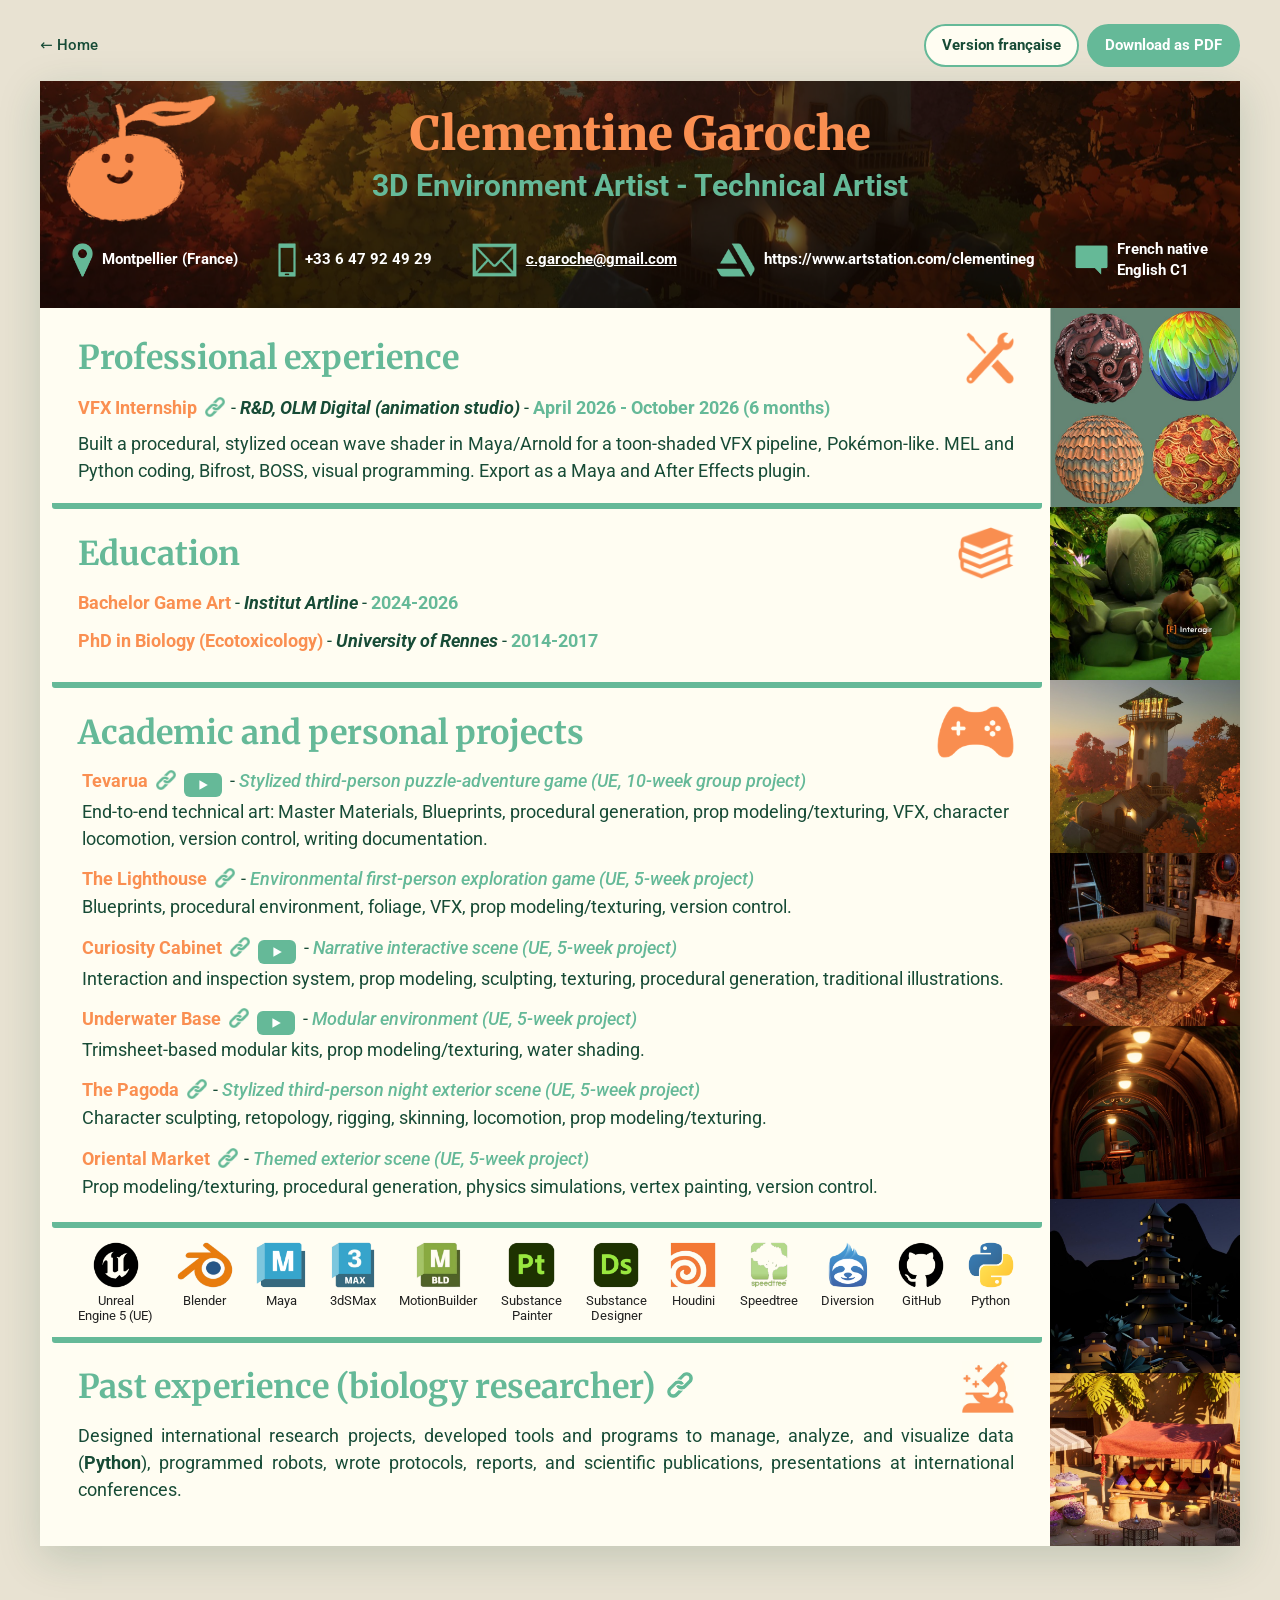
==== commit c6072d72: "changed sorting of sections, removed 2 projects" ====
--- a/en.html
+++ b/en.html
@@ -40,15 +40,15 @@
     <div class="cv-body">
       <main class="cv-main">
         <section class="block">
+          <div class="block-head"><h2>Professional experience</h2><img src="assets/sec_experience.png" alt=""></div>
+          <p class="line"><span class="o">VFX Internship</span><a class="lk" href="https://luminou.github.io/Shoreline_Shader/portfolio.html" target="_blank" rel="noopener" title="View the portfolio" aria-label="View the portfolio"><img src="assets/ic_link.png" alt=""></a> <span class="sep">-</span> <span class="d">R&amp;D, OLM Digital (animation studio)</span> <span class="sep">-</span> <span class="t">April 2026 - October 2026 (6 months)</span></p>
+          <p class="text">Built a procedural, stylized ocean wave shader in Maya/Arnold for a toon-shaded VFX pipeline, Pokémon-like. MEL and Python coding, Bifrost, BOSS, visual programming. Export as a Maya and After Effects plugin.</p>
+        </section>
+
+        <section class="block">
           <div class="block-head"><h2>Education</h2><img src="assets/sec_formation.png" alt=""></div>
         <p class="line"><span class="o">Bachelor Game Art</span> <span class="sep">-</span> <span class="d">Institut Artline</span> <span class="sep">-</span> <span class="t">2024-2026</span></p>
         <p class="line"><span class="o">PhD in Biology (Ecotoxicology)</span> <span class="sep">-</span> <span class="d">University of Rennes</span> <span class="sep">-</span> <span class="t">2014-2017</span></p>
-        </section>
-
-        <section class="block">
-          <div class="block-head"><h2>Professional experience</h2><img src="assets/sec_experience.png" alt=""></div>
-          <p class="line"><span class="o">VFX Internship</span><a class="lk" href="https://luminou.github.io/Shoreline_Shader/portfolio.html" target="_blank" rel="noopener" title="View the portfolio" aria-label="View the portfolio"><img src="assets/ic_link.png" alt=""></a> <span class="sep">-</span> <span class="d">R&amp;D, OLM Digital (animation studio)</span> <span class="sep">-</span> <span class="t">April 2026 - October 2026 (6 months)</span></p>
-          <p class="text">Built a procedural, stylized ocean wave shader in Maya/Arnold for a toon-shaded VFX pipeline, Pokémon-like. MEL and Python coding, Bifrost, BOSS, visual programming. Export as a Maya and After Effects plugin.</p>
         </section>
 
         <section class="block">
@@ -76,14 +76,6 @@
         <article class="project">
           <p class="head"><span class="o">Oriental Market</span><a class="lk" href="https://www.artstation.com/artwork/4NBey4" target="_blank" rel="noopener" title="View on ArtStation : Oriental Market" aria-label="View on ArtStation : Oriental Market"><img src="assets/ic_link.png" alt=""></a> <span class="sep">-</span> <span class="sub">Themed exterior scene (UE, 5-week project)</span></p>
           <p>Prop modeling/texturing, procedural generation, physics simulations, vertex painting, version control.</p>
-        </article>
-        <article class="project">
-          <p class="head"><span class="o">Switchy</span><a class="yt" href="https://youtu.be/M51vszf4RGs" target="_blank" rel="noopener" title="Watch the video : Switchy" aria-label="Watch the video : Switchy"><svg viewBox="0 0 10 10" aria-hidden="true"><path d="M2 1 L9 5 L2 9 Z"/></svg></a> <span class="sep">-</span> <span class="sub">Pixel Art third-person game (Construct 3, 5-week group project)</span></p>
-          <p>Game design, programming, creation of sprites and animations (characters and props).</p>
-        </article>
-        <article class="project">
-          <p class="head"><span class="o">The Rookies</span> <span class="sep">-</span> <span class="sub">4 solo/group game projects</span></p>
-          <p>2D character concept art, prop modeling/texturing, physics simulations, following creative briefs.</p>
         </article>
         </section>
 
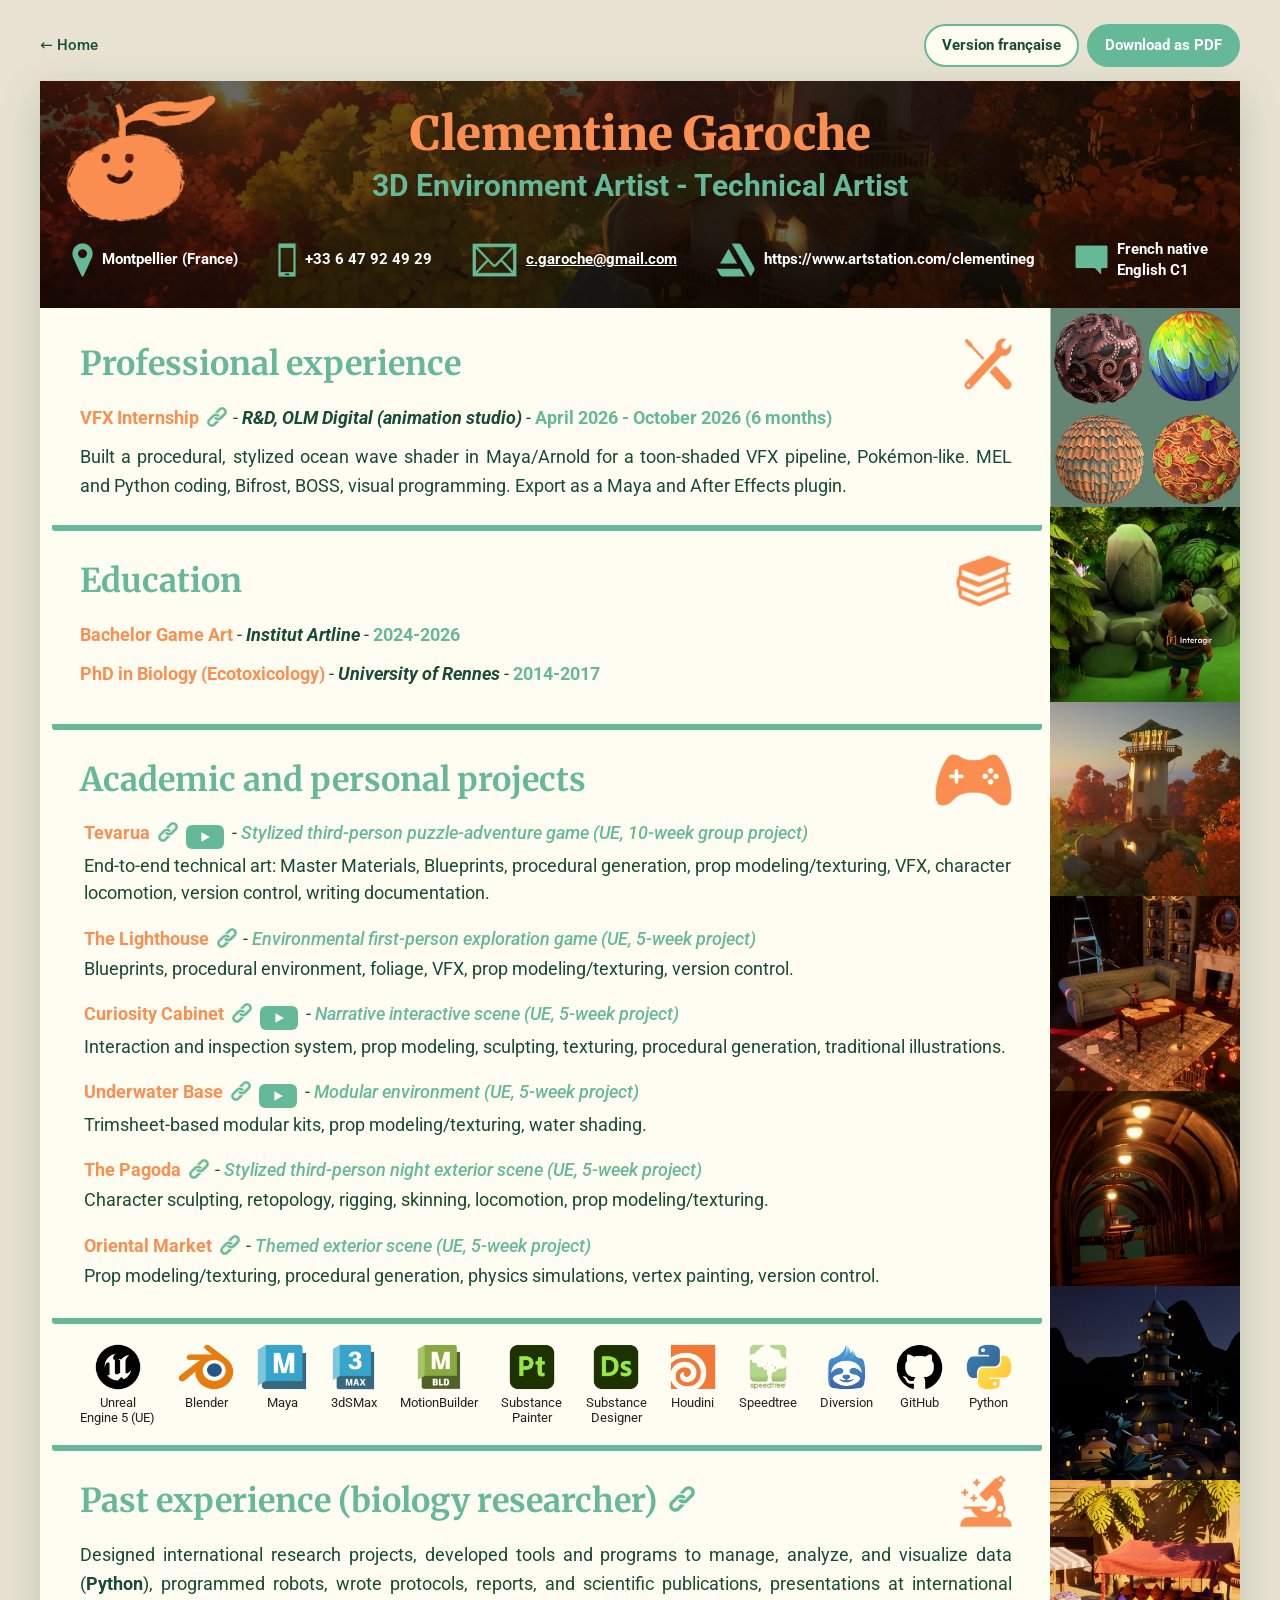
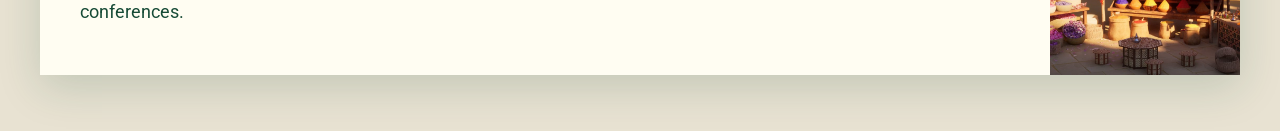
==== commit 34c5114c: "make cv takes all A4 space" ====
--- a/en.html
+++ b/en.html
@@ -121,15 +121,32 @@
     // Sert aussi au script tools/make-pdf.cjs qui genere les PDF telechargeables.
     (function () {
       var page = document.querySelector(".page");
+      var main = document.querySelector(".cv-main");
       var A4W = 794, A4H = 1123;
+      function setSpace(v) {
+        main.style.setProperty("--extra", v + "px");
+        main.style.setProperty("--pgap", (v * 0.6) + "px");
+      }
       function fit() {
         page.style.zoom = "";
         document.documentElement.classList.add("printing");
-        var z = Math.min(A4W / page.offsetWidth, A4H / page.offsetHeight) * 0.95;
+        // Ajoute de l'espace entre les sections jusqu'a remplir exactement une feuille A4
+        var target = page.offsetWidth * A4H / A4W;
+        var lo = 0, hi = 120;
+        for (var i = 0; i < 18; i++) {
+          var mid = (lo + hi) / 2;
+          setSpace(mid);
+          if (page.offsetHeight <= target) lo = mid; else hi = mid;
+        }
+        setSpace(lo);
+        page.style.minHeight = target + "px";
+        var z = Math.min(A4W / page.offsetWidth, A4H / page.offsetHeight) * 0.995;
         page.style.zoom = z;
       }
       function unfit() {
         page.style.zoom = "";
+        page.style.minHeight = "";
+        setSpace(0);
         document.documentElement.classList.remove("printing");
       }
       window.addEventListener("beforeprint", fit);
--- a/style.css
+++ b/style.css
@@ -135,7 +135,7 @@
 
 /* ---------- Sections ---------- */
 .block {
-  padding: 18px 28px 18px 26px;
+  padding: calc(24px + var(--extra, 0px)) 30px calc(24px + var(--extra, 0px)) 28px;
   border-bottom: var(--line) solid var(--teal);
   border-radius: 0 0 3px 3px;
   margin: 0 8px 0 12px;
@@ -146,7 +146,7 @@
   justify-content: space-between;
   align-items: center;
   gap: 16px;
-  margin-bottom: 10px;
+  margin-bottom: 14px;
 }
 .block h2 {
   font-family: "Merriweather", Georgia, serif;
@@ -162,15 +162,15 @@
 .d { color: var(--green); font-weight: 700; font-style: italic; }
 .sep { color: var(--green); }
 
-.line { font-size: 1.15rem; margin: 6px 0 10px; }
-.text { font-size: 1.12rem; text-align: justify; }
+.line { font-size: 1.15rem; margin: 8px 0 12px; }
+.text { font-size: 1.12rem; text-align: justify; line-height: 1.6; }
 
 /* Projets */
-.project { margin: 0 0 14px 4px; }
+.project { margin: 0 0 calc(18px + var(--pgap, 0px)) 4px; }
 .project:last-child { margin-bottom: 4px; }
 .project .head { font-size: 1.12rem; line-height: 1.45; }
 .project .sub { color: var(--teal); font-style: italic; font-weight: 500; }
-.project p { font-size: 1.1rem; margin-top: 2px; }
+.project p { font-size: 1.1rem; margin-top: 4px; line-height: 1.55; }
 
 .yt {
   display: inline-flex;
@@ -208,7 +208,7 @@
   color: #222;
 }
 .software img { height: 46px; width: auto; display: block; margin: 0 auto 5px; }
-.block.tools { padding-top: 14px; padding-bottom: 14px; }
+.block.tools { padding-top: calc(20px + var(--extra, 0px)); padding-bottom: calc(20px + var(--extra, 0px)); }
 
 /* ---------- Page d'accueil ---------- */
 .landing .cv-header { padding: 40px 32px 46px; text-align: center; }
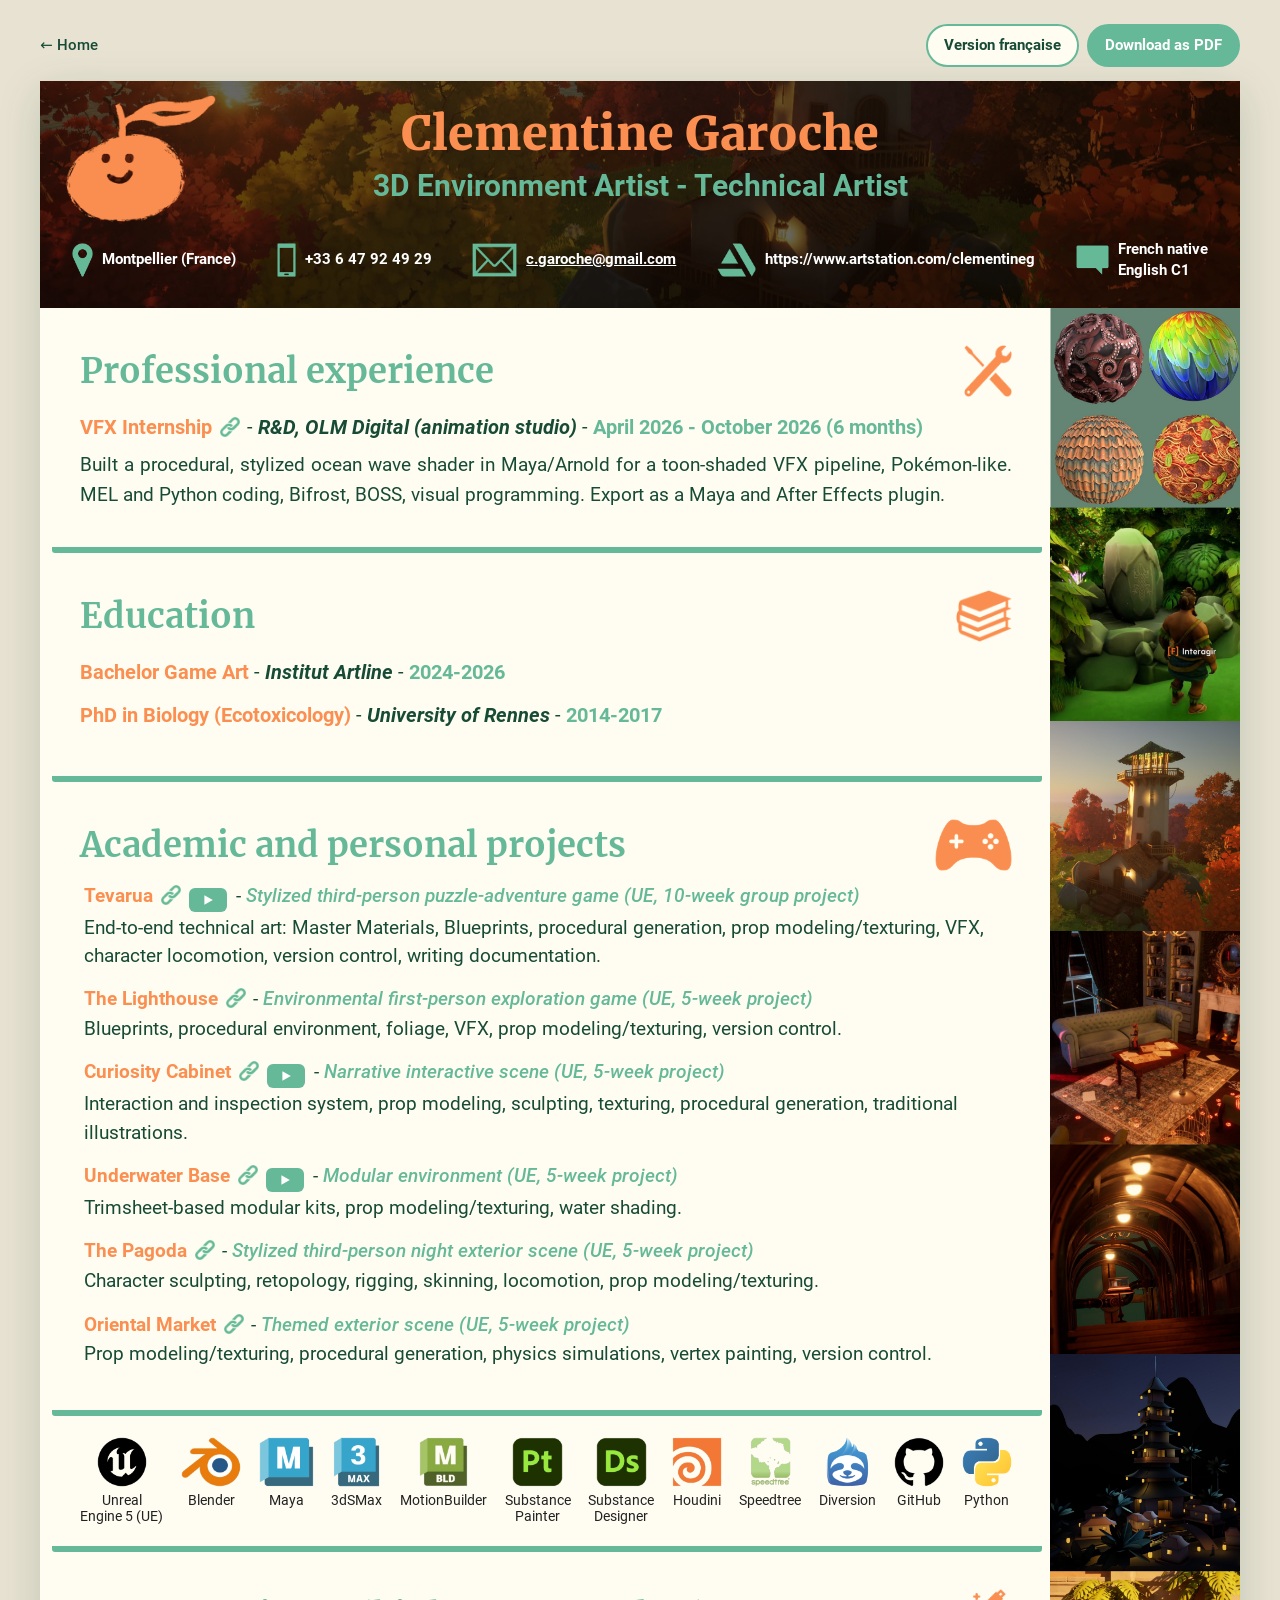
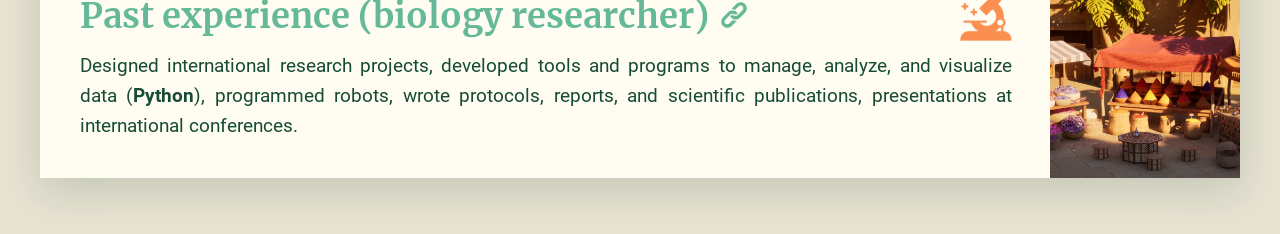
==== commit 5a2c0fcd: "A4 adjustments" ====
--- a/en.html
+++ b/en.html
@@ -6,9 +6,6 @@
   <title>Clementine Garoche - Resume</title>
   <meta name="description" content="Resume of Clementine Garoche, 3D Environment Artist - Technical Artist, Montpellier (France).">
   <link rel="icon" href="assets/mascot.png">
-  <link rel="preconnect" href="https://fonts.googleapis.com">
-  <link rel="preconnect" href="https://fonts.gstatic.com" crossorigin>
-  <link href="https://fonts.googleapis.com/css2?family=Merriweather:wght@700;900&family=Roboto:ital,wght@0,400;0,500;0,700;1,500;1,700&display=swap" rel="stylesheet">
   <link rel="stylesheet" href="style.css">
 </head>
 <body>
@@ -21,7 +18,7 @@
     </div>
   </nav>
 
-  <div class="page">
+  <div class="page sheet">
   <header class="cv-header">
       <img class="mascot" src="assets/mascot.png" alt="" width="150" height="128">
       <div class="titles">
@@ -116,43 +113,6 @@
     </div>
   </div>
 
-  <script>
-    // Mise a l'echelle de la page pour qu'elle tienne sur une feuille A4 a l'impression.
-    // Sert aussi au script tools/make-pdf.cjs qui genere les PDF telechargeables.
-    (function () {
-      var page = document.querySelector(".page");
-      var main = document.querySelector(".cv-main");
-      var A4W = 794, A4H = 1123;
-      function setSpace(v) {
-        main.style.setProperty("--extra", v + "px");
-        main.style.setProperty("--pgap", (v * 0.6) + "px");
-      }
-      function fit() {
-        page.style.zoom = "";
-        document.documentElement.classList.add("printing");
-        // Ajoute de l'espace entre les sections jusqu'a remplir exactement une feuille A4
-        var target = page.offsetWidth * A4H / A4W;
-        var lo = 0, hi = 120;
-        for (var i = 0; i < 18; i++) {
-          var mid = (lo + hi) / 2;
-          setSpace(mid);
-          if (page.offsetHeight <= target) lo = mid; else hi = mid;
-        }
-        setSpace(lo);
-        page.style.minHeight = target + "px";
-        var z = Math.min(A4W / page.offsetWidth, A4H / page.offsetHeight) * 0.995;
-        page.style.zoom = z;
-      }
-      function unfit() {
-        page.style.zoom = "";
-        page.style.minHeight = "";
-        setSpace(0);
-        document.documentElement.classList.remove("printing");
-      }
-      window.addEventListener("beforeprint", fit);
-      window.addEventListener("afterprint", unfit);
-    })();
-  </script>
 
 </body>
 </html>
--- a/style.css
+++ b/style.css
@@ -1,4 +1,14 @@
 /* CV Clementine Garoche - style commun (reprend la charte du PDF) */
+/* Polices integrees au site (rendu identique a l'ecran et dans le PDF) */
+@font-face { font-family: "Roboto"; src: url("assets/fonts/roboto-latin-400-normal.woff2") format("woff2"); font-weight: 400; font-style: normal; font-display: block; }
+@font-face { font-family: "Roboto"; src: url("assets/fonts/roboto-latin-400-italic.woff2") format("woff2"); font-weight: 400; font-style: italic; font-display: block; }
+@font-face { font-family: "Roboto"; src: url("assets/fonts/roboto-latin-500-normal.woff2") format("woff2"); font-weight: 500; font-style: normal; font-display: block; }
+@font-face { font-family: "Roboto"; src: url("assets/fonts/roboto-latin-500-italic.woff2") format("woff2"); font-weight: 500; font-style: italic; font-display: block; }
+@font-face { font-family: "Roboto"; src: url("assets/fonts/roboto-latin-700-normal.woff2") format("woff2"); font-weight: 700; font-style: normal; font-display: block; }
+@font-face { font-family: "Roboto"; src: url("assets/fonts/roboto-latin-700-italic.woff2") format("woff2"); font-weight: 700; font-style: italic; font-display: block; }
+@font-face { font-family: "Merriweather"; src: url("assets/fonts/merriweather-latin-700-normal.woff2") format("woff2"); font-weight: 700; font-style: normal; font-display: block; }
+@font-face { font-family: "Merriweather"; src: url("assets/fonts/merriweather-latin-900-normal.woff2") format("woff2"); font-weight: 900; font-style: normal; font-display: block; }
+
 :root {
   --orange: #fa8f51;
   --teal: #65b998;
@@ -135,7 +145,7 @@
 
 /* ---------- Sections ---------- */
 .block {
-  padding: calc(24px + var(--extra, 0px)) 30px calc(24px + var(--extra, 0px)) 28px;
+  padding: 16px 30px 16px 28px;
   border-bottom: var(--line) solid var(--teal);
   border-radius: 0 0 3px 3px;
   margin: 0 8px 0 12px;
@@ -146,13 +156,13 @@
   justify-content: space-between;
   align-items: center;
   gap: 16px;
-  margin-bottom: 14px;
+  margin-bottom: 10px;
 }
 .block h2 {
   font-family: "Merriweather", Georgia, serif;
   font-weight: 700;
   color: var(--teal);
-  font-size: 2.05rem;
+  font-size: 2.15rem;
   line-height: 1.2;
 }
 .block-head img { height: 52px; width: auto; flex: none; }
@@ -162,15 +172,15 @@
 .d { color: var(--green); font-weight: 700; font-style: italic; }
 .sep { color: var(--green); }
 
-.line { font-size: 1.15rem; margin: 8px 0 12px; }
-.text { font-size: 1.12rem; text-align: justify; line-height: 1.6; }
+.line { font-size: 1.22rem; margin: 6px 0 8px; }
+.text { font-size: 1.2rem; text-align: justify; line-height: 1.55; }
 
 /* Projets */
-.project { margin: 0 0 calc(18px + var(--pgap, 0px)) 4px; }
+.project { margin: 0 0 14px 4px; }
 .project:last-child { margin-bottom: 4px; }
-.project .head { font-size: 1.12rem; line-height: 1.45; }
+.project .head { font-size: 1.2rem; line-height: 1.4; }
 .project .sub { color: var(--teal); font-style: italic; font-weight: 500; }
-.project p { font-size: 1.1rem; margin-top: 4px; line-height: 1.55; }
+.project p { font-size: 1.18rem; margin-top: 2px; line-height: 1.5; }
 
 .yt {
   display: inline-flex;
@@ -207,8 +217,8 @@
   line-height: 1.2;
   color: #222;
 }
-.software img { height: 46px; width: auto; display: block; margin: 0 auto 5px; }
-.block.tools { padding-top: calc(20px + var(--extra, 0px)); padding-bottom: calc(20px + var(--extra, 0px)); }
+.software img { height: 50px; width: auto; display: block; margin: 0 auto 5px; }
+.block.tools { padding-top: 14px; padding-bottom: 14px; }
 
 /* ---------- Page d'accueil ---------- */
 .landing .cv-header { padding: 40px 32px 46px; text-align: center; }
@@ -253,7 +263,16 @@
   .contact li { white-space: nowrap; }
   .contact .langs { margin-left: 0; }
 }
-.software li { font-size: 12.5px; white-space: nowrap; flex: 0 0 auto; }
+.software li { font-size: 13.5px; white-space: nowrap; flex: 0 0 auto; }
+
+/* ---------- Format feuille A4 (grand ecran et PDF) ---------- */
+@media print, screen and (min-width: 1101px) {
+  .page.sheet { height: 1697px; display: flex; flex-direction: column; }
+  .page.sheet .cv-body { flex: 1 1 auto; min-height: 0; }
+  .page.sheet .cv-main { display: flex; flex-direction: column; padding: 0; }
+  .page.sheet .block { flex: 1 1 auto; display: flex; flex-direction: column; justify-content: center; }
+  .page.sheet .block.tools { flex-grow: 0.35; }
+}
 
 /* ---------- Ecrans moyens ---------- */
 @media screen and (max-width: 1080px) {
@@ -294,8 +313,9 @@
 @page { size: A4; margin: 0; }
 @media print {
   html, body { background: var(--cream); }
-  body { padding: 0; }
+  body { padding: 0; margin: 0; }
   .topbar { display: none; }
-  .page { box-shadow: none; width: 1200px; max-width: none; margin: 0 auto; }
+  /* Feuille 1200 x 1697 px reduite pour tenir dans l'A4 avec une marge de securite tout autour */
+  .page.sheet { box-shadow: none; width: 1200px; max-width: none; zoom: 0.62; margin: 56px auto 0; }
   .yt:hover, .lk:hover { transform: none; }
 }
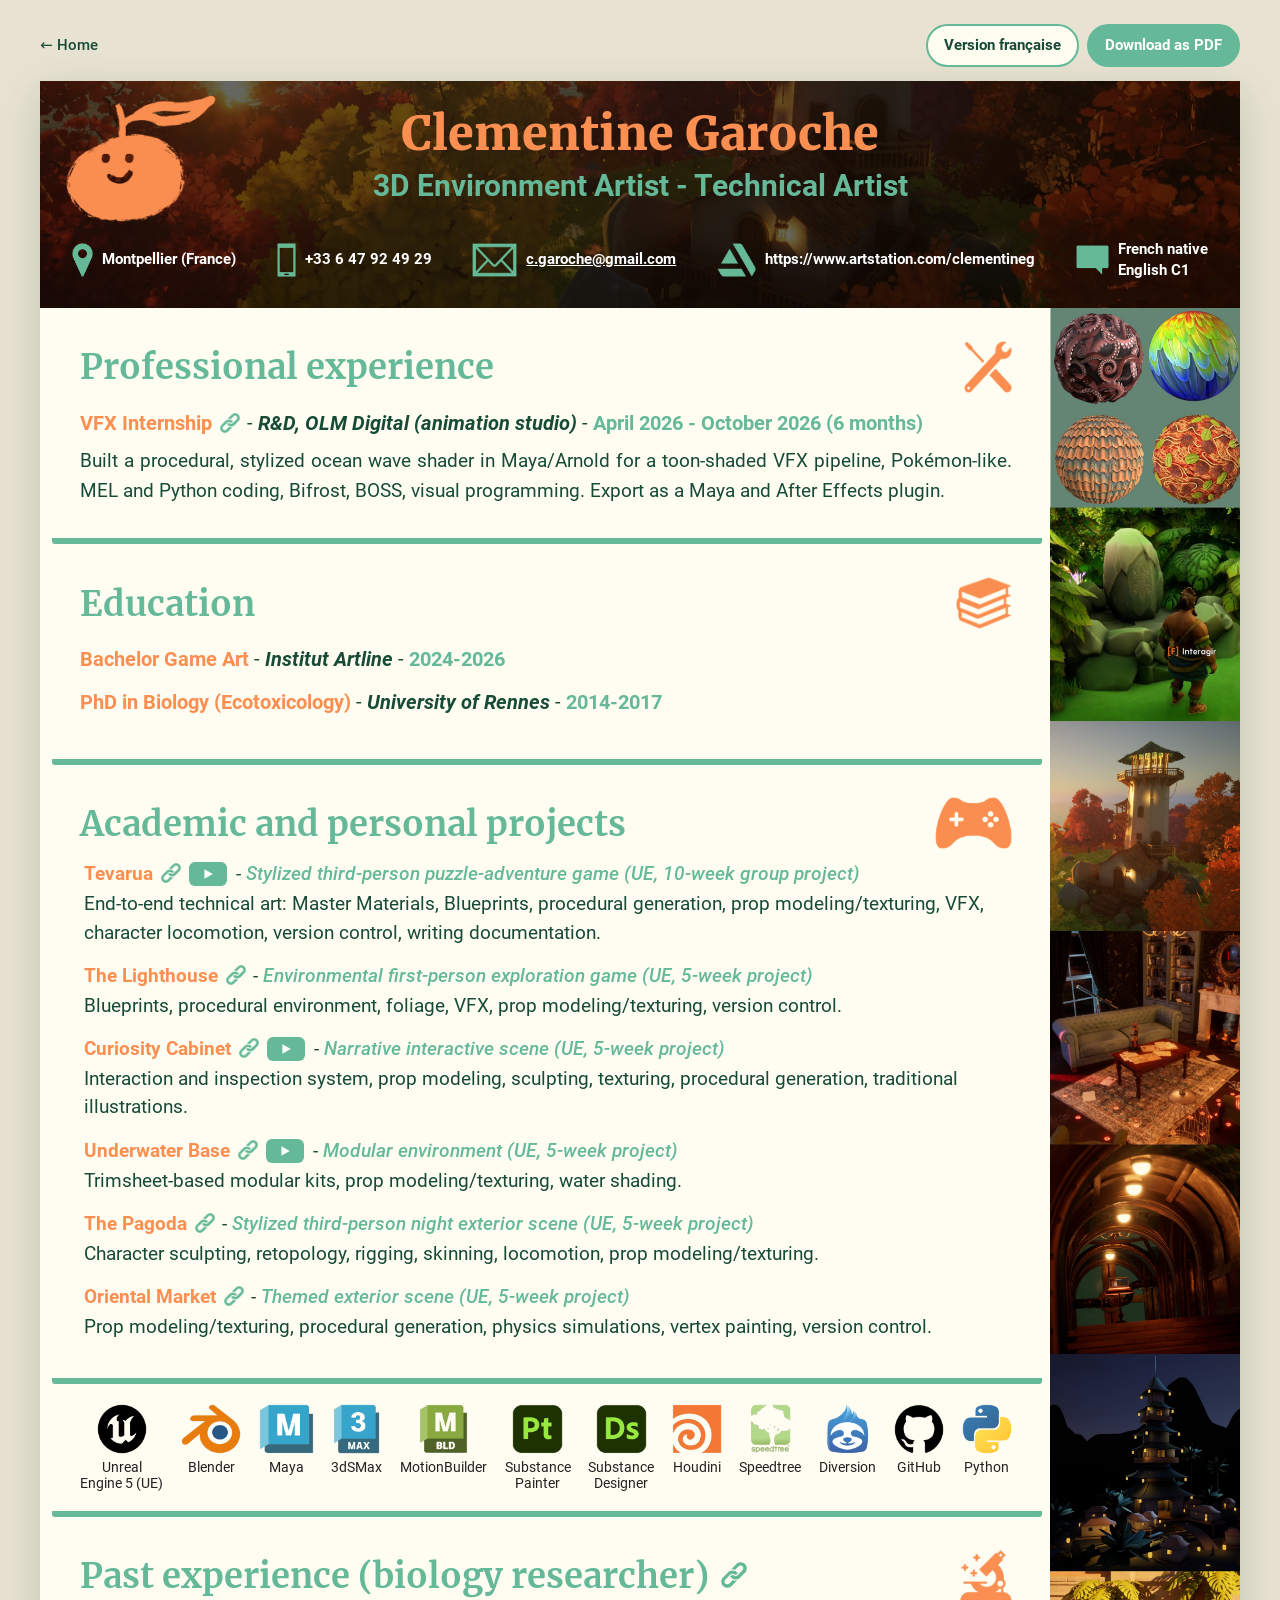
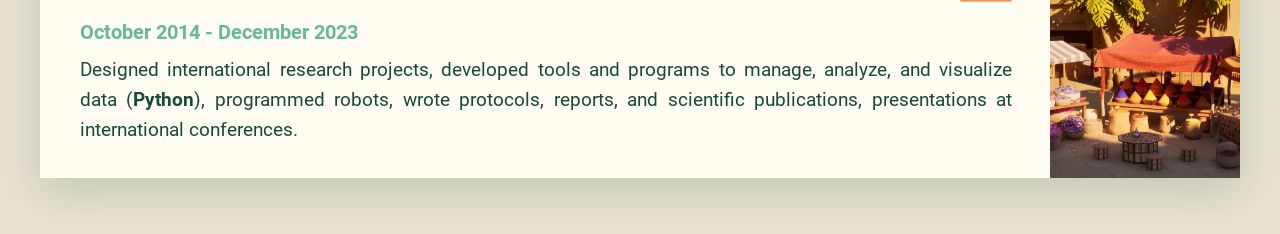
==== commit 55c36aa9: "cv dates" ====
--- a/en.html
+++ b/en.html
@@ -95,6 +95,7 @@
 
         <section class="block">
           <div class="block-head"><h2>Past experience (biology researcher)<a class="lk" href="https://luminou.github.io/Data_Projects/" target="_blank" rel="noopener" title="View the data projects" aria-label="View the data projects"><img src="assets/ic_link.png" alt=""></a></h2><img src="assets/sec_biologie.png" alt=""></div>
+          <p class="line"><span class="t">October 2014 - December 2023</span></p>
           <p class="text">Designed international research projects, developed tools and programs to manage, analyze, and visualize data (<strong>Python</strong>), programmed robots, wrote protocols, reports, and scientific publications, presentations at international conferences.</p>
         </section>
       </main>
--- a/style.css
+++ b/style.css
@@ -190,7 +190,7 @@
   height: 24px;
   border-radius: 6px;
   background: var(--teal);
-  vertical-align: -4px;
+  vertical-align: 0;
   margin: 0 4px 0 6px;
   transition: background .15s, transform .15s;
 }
